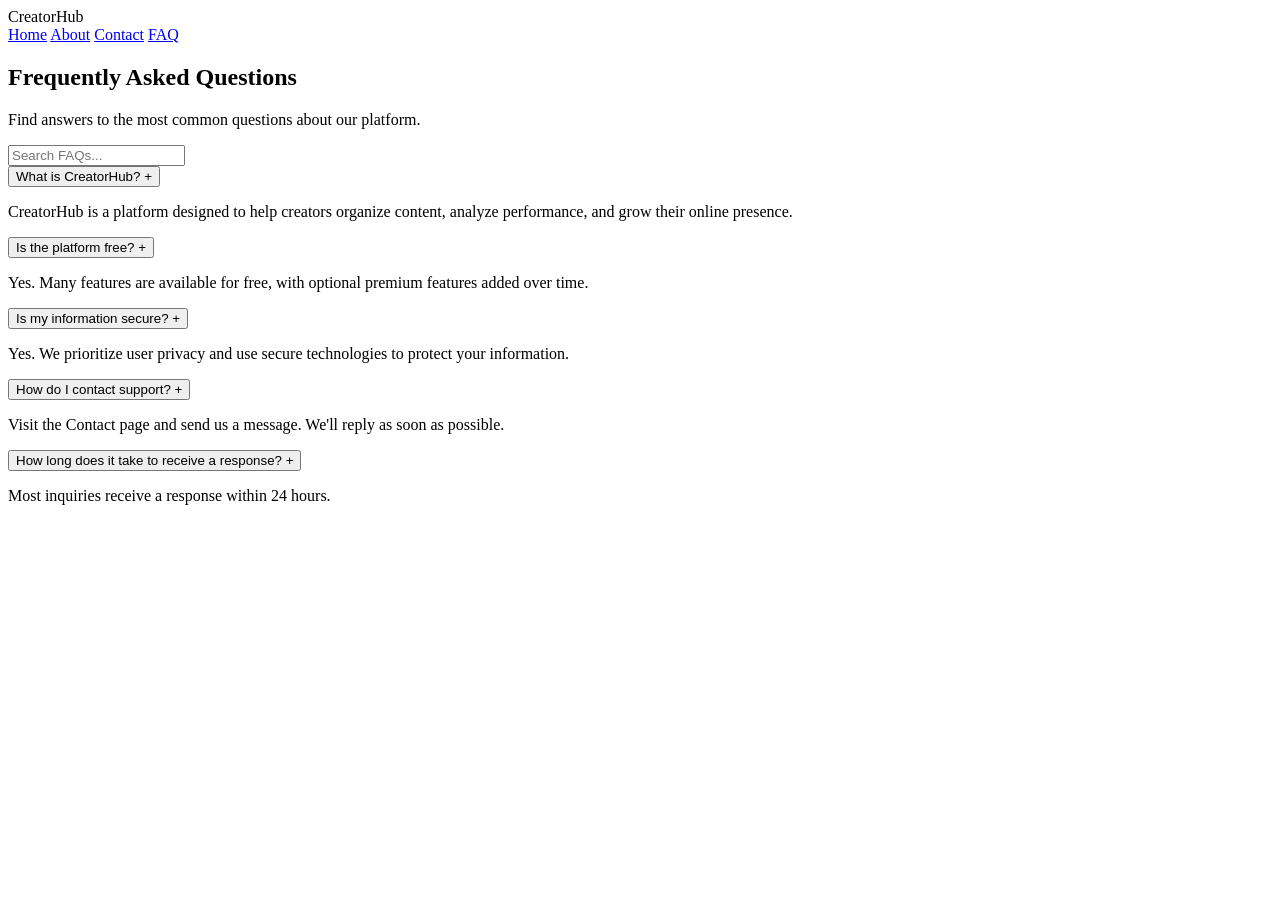
==== FAQ.html @ 2b8e224d "Add files via upload" ====
<!DOCTYPE html>
<html lang="en">
<head>
    <meta charset="UTF-8">
    <meta name="viewport" content="width=device-width, initial-scale=1.0">
    <title>FAQ</title>

    <link rel="stylesheet" href="faq.css">
</head>
<body>

<header>

    <div class="logo">
        Creator<span>Hub</span>
    </div>

    <nav>
        <a href="index.html">Home</a>
        <a href="about.html">About</a>
        <a href="contact.html">Contact</a>
        <a href="faq.html" class="active">FAQ</a>
    </nav>

</header>

<section class="hero">

    <h1>Frequently Asked Questions</h1>

    <p>
        Find answers to the most common questions about our platform.
    </p>

    <input type="text" id="search" placeholder="Search FAQs...">

</section>

<section class="faq-container">

    <div class="faq-item">

        <button class="faq-question">

            What is CreatorHub?

            <span>+</span>

        </button>

        <div class="faq-answer">

            <p>
                CreatorHub is a platform designed to help creators organize
                content, analyze performance, and grow their online presence.
            </p>

        </div>

    </div>

    <div class="faq-item">

        <button class="faq-question">

            Is the platform free?

            <span>+</span>

        </button>

        <div class="faq-answer">

            <p>
                Yes. Many features are available for free, with optional
                premium features added over time.
            </p>

        </div>

    </div>

    <div class="faq-item">

        <button class="faq-question">

            Is my information secure?

            <span>+</span>

        </button>

        <div class="faq-answer">

            <p>
                Yes. We prioritize user privacy and use secure technologies
                to protect your information.
            </p>

        </div>

    </div>

    <div class="faq-item">

        <button class="faq-question">

            How do I contact support?

            <span>+</span>

        </button>

        <div class="faq-answer">

            <p>
                Visit the Contact page and send us a message.
                We'll reply as soon as possible.
            </p>

        </div>

    </div>

    <div class="faq-item">

        <button class="faq-question">

            How long does it take to receive a response?

            <span>+</span>

        </button>

        <div class="faq-answer">

            <p>
                Most inquiries receive a response within 24 hours.
            </p>

        </div>

    </div>

</section>

<script src="faq.js"></script>

</body>
</html>
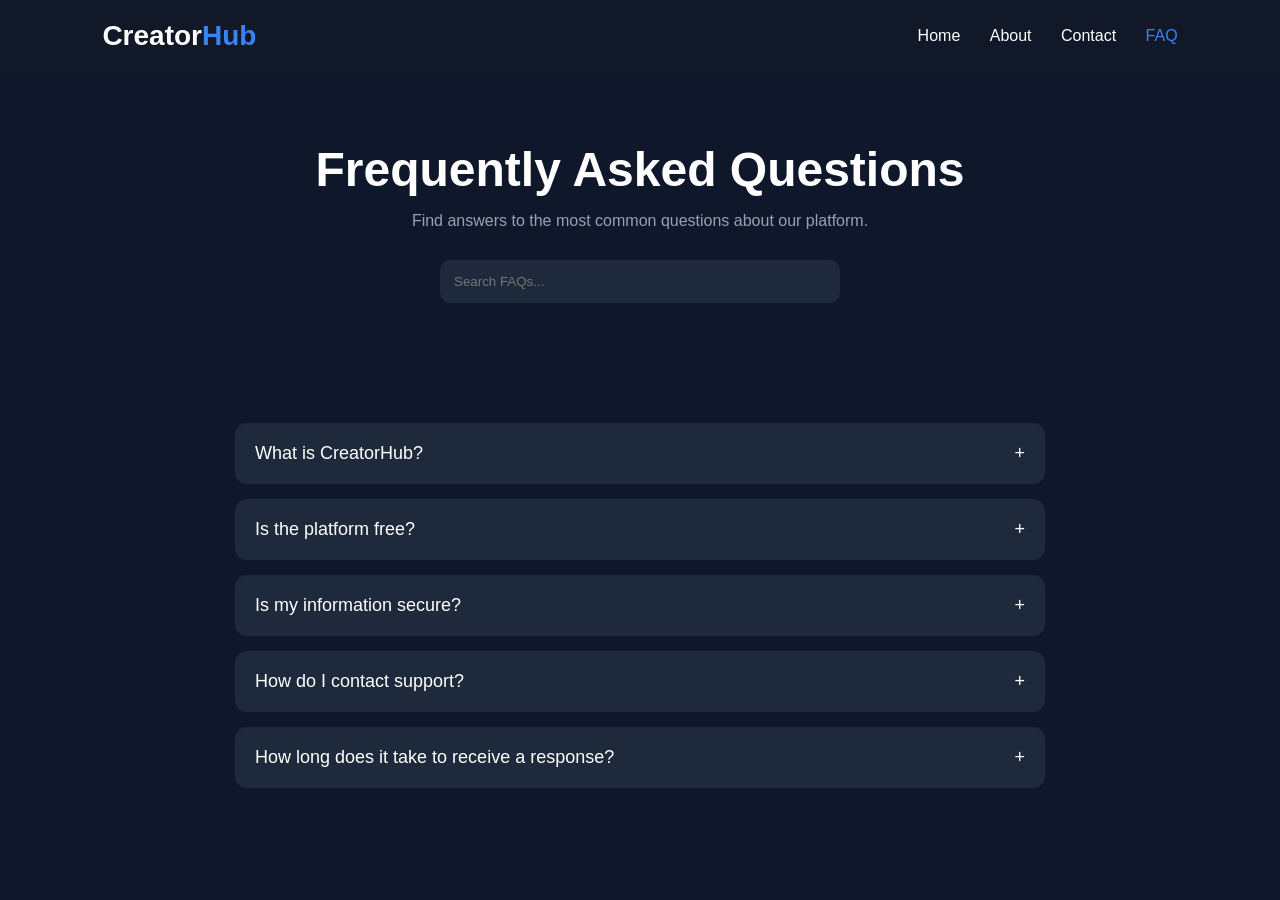
==== commit 7604b61b: "file rename" ====
--- a/FAQ.html
+++ b/FAQ.html
@@ -5,7 +5,7 @@
     <meta name="viewport" content="width=device-width, initial-scale=1.0">
     <title>FAQ</title>
 
-    <link rel="stylesheet" href="faq.css">
+    <link rel="stylesheet" href="FAQ.css">
 </head>
 <body>
 
--- a/FAQ.css
+++ b/FAQ.css
@@ -0,0 +1,115 @@
+*{
+margin:0;
+padding:0;
+box-sizing:border-box;
+font-family:Arial,sans-serif;
+}
+
+body{
+background:#0f172a;
+color:white;
+}
+
+header{
+display:flex;
+justify-content:space-between;
+align-items:center;
+padding:20px 8%;
+background:#111827;
+}
+
+.logo{
+font-size:28px;
+font-weight:bold;
+}
+
+.logo span{
+color:#3b82f6;
+}
+
+nav a{
+color:white;
+text-decoration:none;
+margin-left:25px;
+}
+
+.active{
+color:#3b82f6;
+}
+
+.hero{
+text-align:center;
+padding:70px 20px;
+}
+
+.hero h1{
+font-size:48px;
+margin-bottom:15px;
+}
+
+.hero p{
+color:#94a3b8;
+margin-bottom:30px;
+}
+
+.hero input{
+width:400px;
+max-width:90%;
+padding:14px;
+border:none;
+border-radius:10px;
+background:#1e293b;
+color:white;
+outline:none;
+}
+
+.faq-container{
+max-width:850px;
+margin:50px auto;
+padding:0 20px;
+}
+
+.faq-item{
+background:#1e293b;
+margin-bottom:15px;
+border-radius:12px;
+overflow:hidden;
+}
+
+.faq-question{
+width:100%;
+background:none;
+border:none;
+color:white;
+padding:20px;
+font-size:18px;
+cursor:pointer;
+display:flex;
+justify-content:space-between;
+align-items:center;
+}
+
+.faq-answer{
+max-height:0;
+overflow:hidden;
+transition:max-height .4s ease;
+}
+
+.faq-answer p{
+padding:0 20px 20px;
+color:#cbd5e1;
+line-height:1.7;
+}
+
+@media(max-width:768px){
+
+header{
+flex-direction:column;
+gap:15px;
+}
+
+.hero h1{
+font-size:36px;
+}
+
+}
